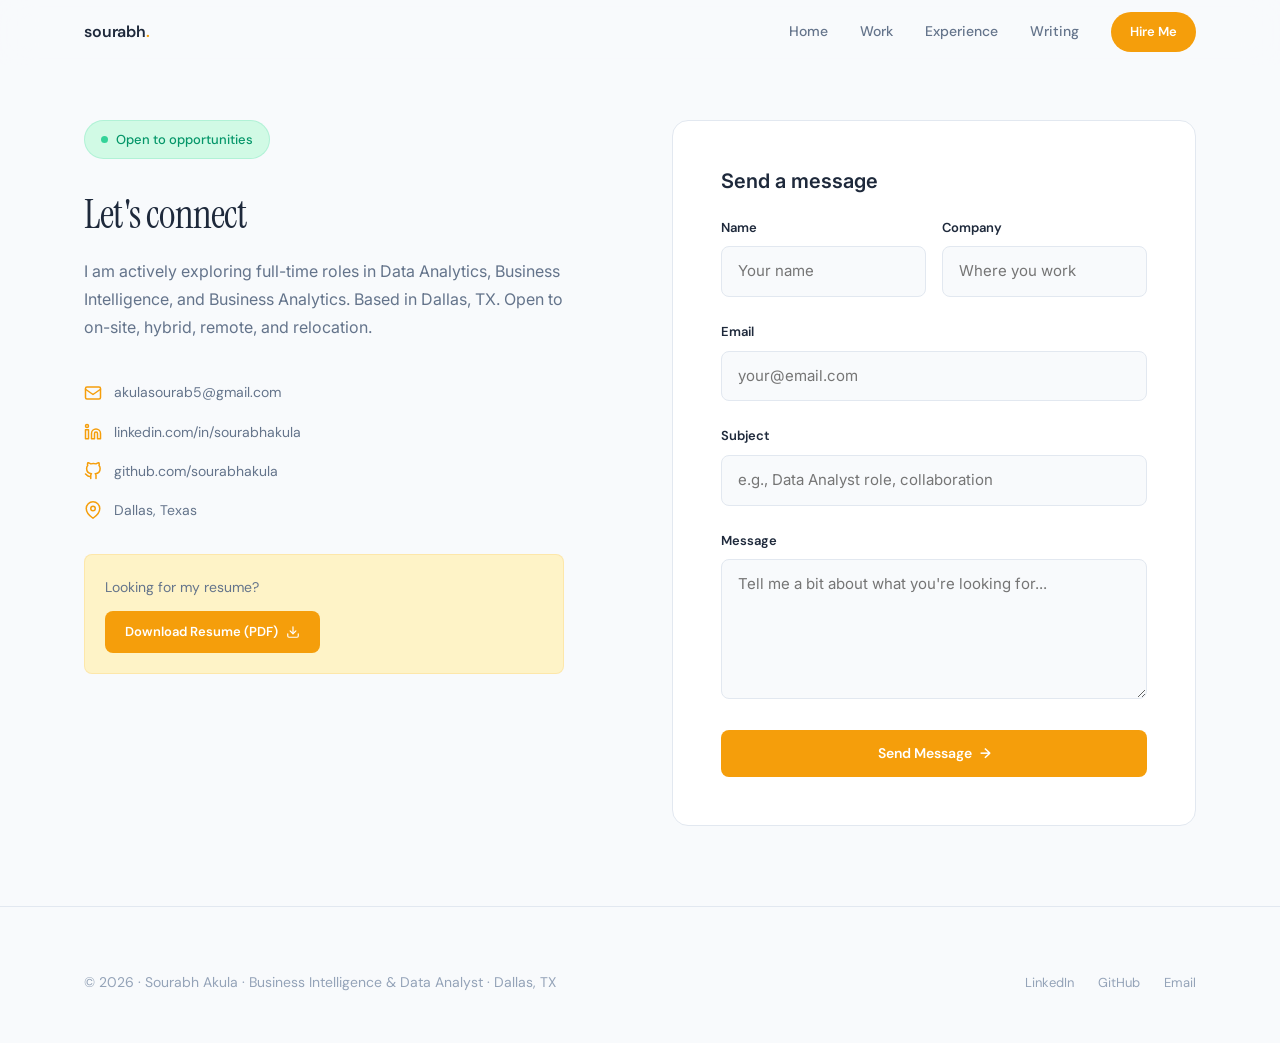
==== contact.html @ 5ef9f6f4 "Launch portfolio site with WARMTH ENGINE design system Complete multi-page portfolio with 13 HTML pa" ====
<!DOCTYPE html>
<html lang="en">
<head>
  <meta charset="UTF-8">
  <meta name="viewport" content="width=device-width, initial-scale=1.0">
  <title>Contact | Sourabh Akula</title>
  <meta name="description" content="Get in touch. Exploring Data Analytics, BI, and Business Analytics roles. Based in Dallas, TX.">
  <link rel="stylesheet" href="css/styles.css">
  <link rel="icon" href="data:image/svg+xml,<svg xmlns='http://www.w3.org/2000/svg' viewBox='0 0 100 100'><text y='.9em' font-size='90'>S</text></svg>">
</head>
<body>
  <div class="page-transition" id="pageTransition"></div>

  <nav class="nav" id="nav">
    <div class="nav__inner">
      <a href="index.html" class="nav__logo">sourabh<span>.</span></a>
      <div class="nav__links" id="navLinks">
        <a href="index.html" class="nav__link">Home</a>
        <a href="work.html" class="nav__link">Work</a>
        <a href="experience.html" class="nav__link">Experience</a>
        <a href="writing.html" class="nav__link">Writing</a>
        <a href="contact.html" class="nav__cta" style="background: var(--accent-warm); color: white;">Hire Me</a>
      </div>
      <button class="nav__toggle" id="navToggle" aria-label="Toggle menu">
        <span></span><span></span><span></span>
      </button>
    </div>
  </nav>

  <!-- Contact Section -->
  <section class="contact-section" style="padding-top: 120px;">
    <div class="container">
      <div class="grid-2" style="gap: 64px; align-items: start;">

        <div class="contact-intro reveal">
          <div class="availability" style="margin-bottom: 32px;">
            <span class="dot"></span>
            Open to opportunities
          </div>

          <h1 style="font-size: 40px;">
            Let's <span class="accent">connect</span>
          </h1>
          <p>
            I am actively exploring full-time roles in Data Analytics, Business Intelligence,
            and Business Analytics. Based in Dallas, TX. Open to on-site, hybrid, remote,
            and relocation.
          </p>

          <div class="contact-links">
            <a href="mailto:akulasourab5@gmail.com" class="contact-link-item">
              <svg width="18" height="18" viewBox="0 0 24 24" fill="none" stroke="currentColor" stroke-width="2" stroke-linecap="round" stroke-linejoin="round"><rect x="2" y="4" width="20" height="16" rx="2"/><path d="M22 7l-10 7L2 7"/></svg>
              akulasourab5@gmail.com
            </a>
            <a href="https://www.linkedin.com/in/sourabhakula/" target="_blank" rel="noopener" class="contact-link-item">
              <svg width="18" height="18" viewBox="0 0 24 24" fill="none" stroke="currentColor" stroke-width="2" stroke-linecap="round" stroke-linejoin="round"><path d="M16 8a6 6 0 016 6v7h-4v-7a2 2 0 00-2-2 2 2 0 00-2 2v7h-4v-7a6 6 0 016-6z"/><rect x="2" y="9" width="4" height="12"/><circle cx="4" cy="4" r="2"/></svg>
              linkedin.com/in/sourabhakula
            </a>
            <a href="https://github.com/sourabhakula" target="_blank" rel="noopener" class="contact-link-item">
              <svg width="18" height="18" viewBox="0 0 24 24" fill="none" stroke="currentColor" stroke-width="2" stroke-linecap="round" stroke-linejoin="round"><path d="M9 19c-5 1.5-5-2.5-7-3m14 6v-3.87a3.37 3.37 0 00-.94-2.61c3.14-.35 6.44-1.54 6.44-7A5.44 5.44 0 0020 4.77 5.07 5.07 0 0019.91 1S18.73.65 16 2.48a13.38 13.38 0 00-7 0C6.27.65 5.09 1 5.09 1A5.07 5.07 0 005 4.77a5.44 5.44 0 00-1.5 3.78c0 5.42 3.3 6.61 6.44 7A3.37 3.37 0 009 18.13V22"/></svg>
              github.com/sourabhakula
            </a>
            <div class="contact-link-item" style="cursor: default;">
              <svg width="18" height="18" viewBox="0 0 24 24" fill="none" stroke="currentColor" stroke-width="2" stroke-linecap="round" stroke-linejoin="round"><path d="M21 10c0 7-9 13-9 13s-9-6-9-13a9 9 0 0118 0z"/><circle cx="12" cy="10" r="3"/></svg>
              Dallas, Texas
            </div>
          </div>

          <!-- Resume Download -->
          <div style="margin-top: 32px; padding: 20px; background: var(--accent-soft); border-radius: var(--radius-sm); border: 1px solid rgba(245,158,11,0.15);">
            <p style="font-size: 14px; color: var(--text-secondary); margin-bottom: 12px; font-family: var(--font-secondary);">
              Looking for my resume?
            </p>
            <a href="Sourabh_Akula_Resume.pdf" target="_blank" rel="noopener" class="btn btn--warm" style="font-size: 13px; padding: 10px 20px;">
              Download Resume (PDF)
              <svg width="14" height="14" viewBox="0 0 24 24" fill="none" stroke="currentColor" stroke-width="2" stroke-linecap="round" stroke-linejoin="round"><path d="M21 15v4a2 2 0 01-2 2H5a2 2 0 01-2-2v-4"/><polyline points="7 10 12 15 17 10"/><line x1="12" y1="15" x2="12" y2="3"/></svg>
            </a>
          </div>
        </div>

        <!-- Contact Form -->
        <div class="contact-form reveal reveal-delay-2">
          <h3 style="margin-bottom: 24px;">Send a message</h3>
          <form id="contactForm" onsubmit="handleSubmit(event)">
            <div class="grid-2" style="gap: 16px;">
              <div class="form-group">
                <label for="name">Name</label>
                <input type="text" id="name" name="name" placeholder="Your name" required>
              </div>
              <div class="form-group">
                <label for="company">Company</label>
                <input type="text" id="company" name="company" placeholder="Where you work">
              </div>
            </div>
            <div class="form-group">
              <label for="email">Email</label>
              <input type="email" id="email" name="email" placeholder="your@email.com" required>
            </div>
            <div class="form-group">
              <label for="subject">Subject</label>
              <input type="text" id="subject" name="subject" placeholder="e.g., Data Analyst role, collaboration">
            </div>
            <div class="form-group">
              <label for="message">Message</label>
              <textarea id="message" name="message" placeholder="Tell me a bit about what you're looking for..." required></textarea>
            </div>
            <button type="submit" class="btn btn--warm" style="width: 100%; justify-content: center;">
              Send Message
              <span class="btn__arrow">&rarr;</span>
            </button>
          </form>
          <div id="formSuccess" style="display: none; text-align: center; padding: 48px 24px;">
            <div style="font-size: 40px; margin-bottom: 16px;">&#10003;</div>
            <h3 style="margin-bottom: 8px; color: #059669;">Message received</h3>
            <p style="color: var(--text-secondary); font-size: 14px;">
              Thanks for reaching out. I'll get back to you within 24 hours.
            </p>
          </div>
        </div>

      </div>
    </div>
  </section>

  <footer class="footer" style="margin-top: 80px;">
    <div class="container">
      <div class="footer__inner">
        <div class="footer__left">&copy; 2026 &middot; Sourabh Akula &middot; Business Intelligence &amp; Data Analyst &middot; Dallas, TX</div>
        <div class="footer__links">
          <a href="https://www.linkedin.com/in/sourabhakula/" target="_blank" rel="noopener" class="footer__link">LinkedIn</a>
          <a href="https://github.com/sourabhakula" target="_blank" rel="noopener" class="footer__link">GitHub</a>
          <a href="mailto:akulasourab5@gmail.com" class="footer__link">Email</a>
        </div>
      </div>
    </div>
  </footer>

  <script src="js/main.js"></script>
</body>
</html>
---- css/styles.css ----
/* ============================================================
   WARMTH ENGINE — Human-Centered Intelligence
   Design System CSS
   ============================================================ */

/* --- Google Fonts --- */
@import url('https://fonts.googleapis.com/css2?family=DM+Sans:ital,opsz,wght@0,9..40,300;0,9..40,400;0,9..40,500;0,9..40,600;0,9..40,700;1,9..40,400;1,9..40,500&family=Inter:wght@300;400;500;600;700&family=Instrument+Serif:ital@0;1&display=swap');

/* --- Design Tokens --- */
:root {
  /* Colour Palette */
  --bg:          #F8FAFC;
  --surface:     #FFFFFF;
  --text-primary:#1E293B;
  --text-secondary:#64748B;
  --text-muted:  #94A3B8;
  --accent-warm: #F59E0B;
  --accent-soft: #FEF3C7;
  --accent-hover:#D97706;
  --highlight:   #34D399;
  --highlight-soft:#D1FAE5;
  --border:      #E2E8F0;
  --border-light:#F1F5F9;
  --shadow-sm:   0 1px 3px rgba(30,41,59,0.06), 0 1px 2px rgba(30,41,59,0.04);
  --shadow-md:   0 4px 12px rgba(30,41,59,0.08), 0 2px 4px rgba(30,41,59,0.04);
  --shadow-lg:   0 12px 32px rgba(30,41,59,0.10), 0 4px 8px rgba(30,41,59,0.06);
  --shadow-hover:0 16px 40px rgba(30,41,59,0.12), 0 6px 12px rgba(30,41,59,0.06);

  /* Typography */
  --font-primary:   'Inter', -apple-system, BlinkMacSystemFont, sans-serif;
  --font-secondary:  'DM Sans', sans-serif;
  --font-accent:    'Instrument Serif', Georgia, serif;

  /* Spacing (8px scale) */
  --sp-1: 4px;   --sp-2: 8px;   --sp-3: 12px;  --sp-4: 16px;
  --sp-5: 20px;  --sp-6: 24px;  --sp-7: 32px;  --sp-8: 40px;
  --sp-9: 48px;  --sp-10: 56px; --sp-11: 64px; --sp-12: 80px;
  --sp-13: 96px; --sp-14: 120px; --sp-15: 160px;

  /* Layout */
  --max-width: 1160px;
  --narrow-width: 720px;
  --grid-gap: 24px;

  /* Transitions */
  --ease-out: cubic-bezier(0.16, 1, 0.3, 1);
  --ease-spring: cubic-bezier(0.34, 1.56, 0.64, 1);
  --duration-fast: 200ms;
  --duration-mid: 350ms;
  --duration-slow: 500ms;

  /* Border Radius */
  --radius-sm: 8px;
  --radius-md: 12px;
  --radius-lg: 16px;
  --radius-xl: 24px;
}

/* --- Reset & Base --- */
*, *::before, *::after {
  margin: 0; padding: 0; box-sizing: border-box;
}

html {
  scroll-behavior: smooth;
  -webkit-font-smoothing: antialiased;
  -moz-osx-font-smoothing: grayscale;
}

body {
  font-family: var(--font-primary);
  font-size: 16px;
  line-height: 1.65;
  color: var(--text-primary);
  background: var(--bg);
  overflow-x: hidden;
}

a {
  color: inherit;
  text-decoration: none;
}

img { max-width: 100%; display: block; }
ul, ol { list-style: none; }
button { cursor: pointer; border: none; background: none; font: inherit; }
input, textarea { font: inherit; }

/* --- Selection --- */
::selection {
  background: var(--accent-soft);
  color: var(--text-primary);
}

/* --- Typography --- */
h1, h2, h3, h4, h5 { line-height: 1.2; font-weight: 600; }

h1 {
  font-family: var(--font-accent);
  font-size: 52px;
  font-weight: 400;
  letter-spacing: -0.02em;
  line-height: 1.15;
}

h2 {
  font-size: 28px;
  letter-spacing: -0.01em;
  font-family: var(--font-primary);
}

h3 {
  font-size: 20px;
  font-family: var(--font-primary);
}

h4 {
  font-size: 16px;
  font-family: var(--font-secondary);
  font-weight: 600;
}

.body-lg {
  font-size: 18px;
  line-height: 1.7;
  color: var(--text-secondary);
}

.body-sm {
  font-size: 14px;
  color: var(--text-secondary);
}

.label {
  font-size: 12px;
  font-weight: 600;
  letter-spacing: 0.08em;
  text-transform: uppercase;
  color: var(--text-muted);
  font-family: var(--font-secondary);
}

.accent-text {
  font-family: var(--font-accent);
  font-style: italic;
}

/* Highlight marker effect */
.highlight-mark {
  background: linear-gradient(180deg, transparent 60%, var(--accent-soft) 60%);
  padding: 0 2px;
}

.highlight-green {
  background: linear-gradient(180deg, transparent 60%, var(--highlight-soft) 60%);
  padding: 0 2px;
}

/* --- Layout --- */
.container {
  max-width: var(--max-width);
  margin: 0 auto;
  padding: 0 var(--sp-6);
}

.container--narrow {
  max-width: var(--narrow-width);
  margin: 0 auto;
  padding: 0 var(--sp-6);
}

.section {
  padding: var(--sp-14) 0;
}

.section--lg {
  padding: var(--sp-15) 0;
}

/* 12-column grid */
.grid-12 {
  display: grid;
  grid-template-columns: repeat(12, 1fr);
  gap: var(--grid-gap);
}

.grid-3 {
  display: grid;
  grid-template-columns: repeat(3, 1fr);
  gap: var(--grid-gap);
}

.grid-2 {
  display: grid;
  grid-template-columns: repeat(2, 1fr);
  gap: var(--grid-gap);
}

/* --- Soft Gradient Backgrounds --- */
.bg-warm-gradient {
  background: linear-gradient(180deg, var(--bg) 0%, #FFF9EB 50%, var(--bg) 100%);
}

.bg-surface-gradient {
  background: linear-gradient(180deg, var(--surface) 0%, var(--bg) 100%);
}

.bg-hero-gradient {
  background: linear-gradient(135deg, var(--bg) 0%, #FFFBEB 40%, #FFF7ED 70%, var(--bg) 100%);
}

/* --- Navigation --- */
.nav {
  position: fixed;
  top: 0;
  left: 0;
  right: 0;
  z-index: 1000;
  background: rgba(248, 250, 252, 0.85);
  backdrop-filter: blur(16px);
  -webkit-backdrop-filter: blur(16px);
  border-bottom: 1px solid transparent;
  transition: border-color var(--duration-mid) ease, background var(--duration-mid) ease;
}

.nav.scrolled {
  border-bottom-color: var(--border);
  background: rgba(248, 250, 252, 0.95);
}

.nav__inner {
  max-width: var(--max-width);
  margin: 0 auto;
  padding: 0 var(--sp-6);
  display: flex;
  align-items: center;
  justify-content: space-between;
  height: 64px;
}

.nav__logo {
  font-family: var(--font-secondary);
  font-size: 16px;
  font-weight: 600;
  color: var(--text-primary);
  letter-spacing: -0.01em;
}

.nav__logo span {
  color: var(--accent-warm);
}

.nav__links {
  display: flex;
  align-items: center;
  gap: var(--sp-7);
}

.nav__link {
  font-family: var(--font-secondary);
  font-size: 14px;
  font-weight: 500;
  color: var(--text-secondary);
  transition: color var(--duration-fast) ease;
  position: relative;
}

.nav__link::after {
  content: '';
  position: absolute;
  bottom: -4px;
  left: 0;
  width: 0;
  height: 2px;
  background: var(--accent-warm);
  border-radius: 1px;
  transition: width var(--duration-mid) var(--ease-out);
}

.nav__link:hover,
.nav__link.active {
  color: var(--text-primary);
}

.nav__link:hover::after,
.nav__link.active::after {
  width: 100%;
}

.nav__cta {
  font-family: var(--font-secondary);
  font-size: 13px;
  font-weight: 600;
  color: var(--text-primary);
  background: var(--accent-soft);
  padding: 8px 18px;
  border-radius: 100px;
  transition: all var(--duration-fast) ease;
  border: 1px solid transparent;
}

.nav__cta:hover {
  background: var(--accent-warm);
  color: white;
}

/* Mobile nav */
.nav__toggle {
  display: none;
  flex-direction: column;
  gap: 5px;
  padding: 4px;
}

.nav__toggle span {
  width: 20px;
  height: 2px;
  background: var(--text-primary);
  border-radius: 1px;
  transition: all var(--duration-mid) ease;
}

/* --- Hero Section --- */
.hero {
  padding: 160px 0 var(--sp-14);
  min-height: 85vh;
  display: flex;
  align-items: center;
}

.hero__content {
  max-width: 680px;
}

.hero__eyebrow {
  display: inline-flex;
  align-items: center;
  gap: var(--sp-2);
  padding: 6px 14px;
  background: var(--highlight-soft);
  border-radius: 100px;
  margin-bottom: var(--sp-7);
  font-size: 13px;
  font-weight: 500;
  color: #059669;
  font-family: var(--font-secondary);
}

.hero__eyebrow .dot {
  width: 7px;
  height: 7px;
  border-radius: 50%;
  background: var(--highlight);
  animation: pulse 2s ease-in-out infinite;
}

@keyframes pulse {
  0%, 100% { opacity: 1; transform: scale(1); }
  50% { opacity: 0.5; transform: scale(0.85); }
}

.hero h1 {
  margin-bottom: var(--sp-6);
}

.hero h1 .accent {
  font-family: var(--font-accent);
  font-style: italic;
  color: var(--accent-warm);
}

.hero__description {
  font-size: 18px;
  line-height: 1.75;
  color: var(--text-secondary);
  margin-bottom: var(--sp-8);
  max-width: 560px;
}

.hero__actions {
  display: flex;
  align-items: center;
  gap: var(--sp-4);
  flex-wrap: wrap;
}

/* --- Buttons --- */
.btn {
  display: inline-flex;
  align-items: center;
  gap: var(--sp-2);
  font-family: var(--font-secondary);
  font-weight: 600;
  font-size: 14px;
  padding: 12px 24px;
  border-radius: var(--radius-sm);
  transition: all var(--duration-mid) var(--ease-out);
  white-space: nowrap;
}

.btn--primary {
  background: var(--text-primary);
  color: white;
}

.btn--primary:hover {
  background: #334155;
  transform: translateY(-2px);
  box-shadow: var(--shadow-md);
}

.btn--secondary {
  background: var(--surface);
  color: var(--text-primary);
  border: 1px solid var(--border);
}

.btn--secondary:hover {
  border-color: var(--text-muted);
  transform: translateY(-2px);
  box-shadow: var(--shadow-sm);
}

.btn--warm {
  background: var(--accent-warm);
  color: white;
}

.btn--warm:hover {
  background: var(--accent-hover);
  transform: translateY(-2px);
  box-shadow: 0 8px 24px rgba(245, 158, 11, 0.3);
}

.btn__arrow {
  transition: transform var(--duration-fast) ease;
}

.btn:hover .btn__arrow {
  transform: translateX(3px);
}

/* --- Metric Cards --- */
.metrics {
  display: grid;
  grid-template-columns: repeat(4, 1fr);
  gap: var(--sp-6);
}

.metric-card {
  background: var(--surface);
  border: 1px solid var(--border);
  border-radius: var(--radius-md);
  padding: var(--sp-7);
  transition: all var(--duration-mid) var(--ease-out);
  position: relative;
  overflow: hidden;
}

.metric-card::before {
  content: '';
  position: absolute;
  top: 0;
  left: 0;
  right: 0;
  height: 3px;
  background: var(--accent-warm);
  opacity: 0;
  transition: opacity var(--duration-mid) ease;
}

.metric-card:hover {
  transform: translateY(-4px);
  box-shadow: var(--shadow-hover);
  border-color: var(--accent-soft);
}

.metric-card:hover::before {
  opacity: 1;
}

.metric-card__value {
  font-size: 36px;
  font-weight: 700;
  color: var(--text-primary);
  letter-spacing: -0.02em;
  line-height: 1;
  margin-bottom: var(--sp-2);
  font-family: var(--font-primary);
}

.metric-card__label {
  font-size: 14px;
  color: var(--text-secondary);
  font-family: var(--font-secondary);
  line-height: 1.4;
}

/* --- Section Headers --- */
.section-header {
  margin-bottom: var(--sp-11);
}

.section-header .label {
  margin-bottom: var(--sp-3);
}

.section-header h2 {
  margin-bottom: var(--sp-4);
}

.section-header p {
  font-size: 16px;
  color: var(--text-secondary);
  max-width: 520px;
  line-height: 1.7;
}

.section-header--center {
  text-align: center;
}

.section-header--center p {
  margin: 0 auto;
}

/* --- Project Cards --- */
.project-grid {
  display: grid;
  grid-template-columns: repeat(2, 1fr);
  gap: var(--sp-7);
}

.project-card {
  background: var(--surface);
  border: 1px solid var(--border);
  border-radius: var(--radius-lg);
  overflow: hidden;
  transition: all var(--duration-mid) var(--ease-out);
  cursor: pointer;
  text-decoration: none;
  display: block;
}

.project-card:hover {
  transform: translateY(-4px);
  box-shadow: var(--shadow-hover);
  border-color: var(--accent-soft);
}

.project-card__preview {
  height: 220px;
  position: relative;
  overflow: hidden;
}

.project-card__preview-bg {
  width: 100%;
  height: 100%;
  transition: transform var(--duration-slow) var(--ease-out);
}

.project-card:hover .project-card__preview-bg {
  transform: scale(1.05);
}

/* Project preview visual styles */
.preview--fraud {
  background: linear-gradient(135deg, #FEF3C7 0%, #FBBF24 30%, #F59E0B 70%, #D97706 100%);
  display: flex;
  align-items: center;
  justify-content: center;
}

.preview--segmentation {
  background: linear-gradient(135deg, #DBEAFE 0%, #60A5FA 40%, #3B82F6 70%, #2563EB 100%);
  display: flex;
  align-items: center;
  justify-content: center;
}

.preview--automation {
  background: linear-gradient(135deg, #D1FAE5 0%, #6EE7B7 40%, #34D399 70%, #059669 100%);
  display: flex;
  align-items: center;
  justify-content: center;
}

.preview--experimentation {
  background: linear-gradient(135deg, #EDE9FE 0%, #A78BFA 40%, #8B5CF6 70%, #7C3AED 100%);
  display: flex;
  align-items: center;
  justify-content: center;
}

/* Abstract chart/visual icons in previews */
.preview-visual {
  opacity: 0.35;
  display: flex;
  gap: 8px;
  align-items: flex-end;
}

.preview-visual__bar {
  width: 24px;
  border-radius: 4px 4px 0 0;
  background: white;
}

.preview-visual__line {
  width: 140px;
  height: 60px;
  border: 3px solid white;
  border-radius: 0;
  border-bottom: none;
  border-left: none;
  clip-path: polygon(0 80%, 25% 40%, 50% 60%, 75% 20%, 100% 50%, 100% 100%, 0 100%);
  background: rgba(255,255,255,0.2);
}

.preview-visual__dots {
  display: grid;
  grid-template-columns: repeat(4, 1fr);
  gap: 10px;
}

.preview-visual__dot {
  width: 16px;
  height: 16px;
  border-radius: 50%;
  background: white;
}

.preview-visual__dot:nth-child(odd) { opacity: 0.6; }

.project-card__body {
  padding: var(--sp-7);
}

.project-card__tag {
  display: inline-block;
  font-size: 11px;
  font-weight: 600;
  letter-spacing: 0.06em;
  text-transform: uppercase;
  color: var(--accent-warm);
  background: var(--accent-soft);
  padding: 4px 10px;
  border-radius: 100px;
  margin-bottom: var(--sp-3);
  font-family: var(--font-secondary);
}

.project-card__title {
  font-size: 20px;
  font-weight: 600;
  margin-bottom: var(--sp-2);
  color: var(--text-primary);
  font-family: var(--font-primary);
}

.project-card__desc {
  font-size: 14px;
  color: var(--text-secondary);
  line-height: 1.6;
  margin-bottom: var(--sp-5);
}

.project-card__meta {
  display: flex;
  align-items: center;
  gap: var(--sp-4);
  font-size: 13px;
  color: var(--text-muted);
  font-family: var(--font-secondary);
}

.project-card__metric {
  font-weight: 600;
  color: var(--text-primary);
}

.project-card__link {
  display: inline-flex;
  align-items: center;
  gap: 6px;
  font-size: 14px;
  font-weight: 500;
  color: var(--accent-warm);
  margin-top: var(--sp-4);
  font-family: var(--font-secondary);
  transition: gap var(--duration-fast) ease;
}

.project-card:hover .project-card__link {
  gap: 10px;
}

/* --- Experience Timeline --- */
.timeline {
  position: relative;
  padding-left: var(--sp-9);
}

.timeline::before {
  content: '';
  position: absolute;
  left: 15px;
  top: 8px;
  bottom: 8px;
  width: 2px;
  background: linear-gradient(180deg, var(--accent-warm) 0%, var(--border) 100%);
  border-radius: 1px;
}

.timeline-item {
  position: relative;
  margin-bottom: var(--sp-9);
  padding-bottom: var(--sp-9);
  border-bottom: 1px solid var(--border-light);
}

.timeline-item:last-child {
  margin-bottom: 0;
  padding-bottom: 0;
  border-bottom: none;
}

.timeline-item__dot {
  position: absolute;
  left: calc(-1 * var(--sp-9) + 8px);
  top: 6px;
  width: 16px;
  height: 16px;
  border-radius: 50%;
  background: var(--surface);
  border: 3px solid var(--accent-warm);
  z-index: 1;
  transition: all var(--duration-mid) ease;
}

.timeline-item.active .timeline-item__dot,
.timeline-item:first-child .timeline-item__dot {
  background: var(--accent-warm);
  box-shadow: 0 0 0 4px var(--accent-soft);
}

.timeline-item__header {
  cursor: pointer;
  display: flex;
  align-items: flex-start;
  justify-content: space-between;
  gap: var(--sp-4);
  margin-bottom: var(--sp-3);
}

.timeline-item__role {
  font-size: 20px;
  font-weight: 600;
  color: var(--text-primary);
}

.timeline-item__company {
  font-size: 16px;
  color: var(--accent-warm);
  font-weight: 500;
  font-family: var(--font-secondary);
}

.timeline-item__date {
  font-size: 13px;
  color: var(--text-muted);
  font-family: var(--font-secondary);
  font-weight: 500;
  white-space: nowrap;
  padding-top: 4px;
}

.timeline-item__location {
  font-size: 13px;
  color: var(--text-muted);
  font-family: var(--font-secondary);
  margin-bottom: var(--sp-4);
}

.timeline-item__toggle {
  display: inline-flex;
  align-items: center;
  gap: 6px;
  font-size: 13px;
  font-weight: 500;
  color: var(--accent-warm);
  font-family: var(--font-secondary);
  cursor: pointer;
  padding: 4px 0;
  transition: color var(--duration-fast) ease;
}

.timeline-item__toggle:hover {
  color: var(--accent-hover);
}

.timeline-item__toggle svg {
  transition: transform var(--duration-mid) var(--ease-out);
}

.timeline-item__toggle.open svg {
  transform: rotate(180deg);
}

.timeline-item__details {
  max-height: 0;
  overflow: hidden;
  transition: max-height var(--duration-slow) var(--ease-out), opacity var(--duration-mid) ease;
  opacity: 0;
}

.timeline-item__details.open {
  max-height: 800px;
  opacity: 1;
}

.timeline-item__detail-list {
  padding-top: var(--sp-4);
}

.timeline-item__detail-list li {
  position: relative;
  padding-left: var(--sp-5);
  margin-bottom: var(--sp-3);
  font-size: 14px;
  color: var(--text-secondary);
  line-height: 1.65;
}

.timeline-item__detail-list li::before {
  content: '';
  position: absolute;
  left: 0;
  top: 9px;
  width: 6px;
  height: 6px;
  border-radius: 50%;
  background: var(--accent-soft);
  border: 1.5px solid var(--accent-warm);
}

.timeline-item__tools {
  display: flex;
  flex-wrap: wrap;
  gap: var(--sp-2);
  margin-top: var(--sp-5);
}

.tool-tag {
  font-size: 12px;
  font-weight: 500;
  font-family: var(--font-secondary);
  padding: 4px 12px;
  border-radius: 100px;
  background: var(--accent-soft);
  color: var(--accent-hover);
  border: 1px solid rgba(245, 158, 11, 0.15);
}

/* --- Case Study / Project Page --- */
.case-study-hero {
  padding: 140px 0 var(--sp-12);
}

.case-study-hero .label {
  margin-bottom: var(--sp-4);
}

.case-study-hero h1 {
  font-size: 44px;
  margin-bottom: var(--sp-6);
  max-width: 700px;
}

.case-study-hero__meta {
  display: flex;
  gap: var(--sp-8);
  flex-wrap: wrap;
}

.case-study-hero__meta-item {
  display: flex;
  flex-direction: column;
  gap: 2px;
}

.case-study-hero__meta-item .label {
  margin-bottom: 0;
  font-size: 11px;
}

.case-study-hero__meta-item span:last-child {
  font-size: 14px;
  font-weight: 500;
  color: var(--text-primary);
  font-family: var(--font-secondary);
}

.case-study-section {
  padding: var(--sp-11) 0;
}

.case-study-section + .case-study-section {
  border-top: 1px solid var(--border-light);
}

.case-study-section h2 {
  margin-bottom: var(--sp-6);
}

.case-study-section p {
  font-size: 16px;
  line-height: 1.8;
  color: var(--text-secondary);
  margin-bottom: var(--sp-5);
}

/* Insight/callout blocks */
.callout {
  background: var(--accent-soft);
  border-left: 3px solid var(--accent-warm);
  border-radius: 0 var(--radius-sm) var(--radius-sm) 0;
  padding: var(--sp-6);
  margin: var(--sp-7) 0;
}

.callout__label {
  font-size: 12px;
  font-weight: 700;
  letter-spacing: 0.06em;
  text-transform: uppercase;
  color: var(--accent-hover);
  margin-bottom: var(--sp-2);
  font-family: var(--font-secondary);
}

.callout__text {
  font-size: 16px;
  color: var(--text-primary);
  line-height: 1.65;
  font-style: italic;
  font-family: var(--font-accent);
}

.callout--green {
  background: var(--highlight-soft);
  border-left-color: var(--highlight);
}

.callout--green .callout__label {
  color: #059669;
}

/* Impact metrics in case study */
.impact-grid {
  display: grid;
  grid-template-columns: repeat(3, 1fr);
  gap: var(--sp-6);
  margin: var(--sp-7) 0;
}

.impact-item {
  text-align: center;
  padding: var(--sp-7);
  background: var(--surface);
  border: 1px solid var(--border);
  border-radius: var(--radius-md);
}

.impact-item__value {
  font-size: 40px;
  font-weight: 700;
  color: var(--accent-warm);
  line-height: 1;
  margin-bottom: var(--sp-2);
}

.impact-item__desc {
  font-size: 14px;
  color: var(--text-secondary);
  font-family: var(--font-secondary);
}

/* What I learned section */
.learned-block {
  background: linear-gradient(135deg, #FFFBEB 0%, var(--surface) 100%);
  border: 1px solid var(--accent-soft);
  border-radius: var(--radius-lg);
  padding: var(--sp-9);
  margin-top: var(--sp-7);
}

.learned-block h3 {
  margin-bottom: var(--sp-5);
  display: flex;
  align-items: center;
  gap: var(--sp-2);
}

.learned-block li {
  padding-left: var(--sp-5);
  margin-bottom: var(--sp-4);
  font-size: 15px;
  color: var(--text-secondary);
  line-height: 1.7;
  position: relative;
}

.learned-block li::before {
  content: '\2192';
  position: absolute;
  left: 0;
  color: var(--accent-warm);
  font-weight: 600;
}

/* --- Blog / Writing Cards --- */
.writing-grid {
  display: grid;
  grid-template-columns: repeat(2, 1fr);
  gap: var(--sp-7);
}

.writing-card {
  background: var(--surface);
  border: 1px solid var(--border);
  border-radius: var(--radius-lg);
  padding: var(--sp-7);
  transition: all var(--duration-mid) var(--ease-out);
  cursor: pointer;
  display: block;
}

.writing-card:hover {
  transform: translateY(-4px);
  box-shadow: var(--shadow-hover);
  border-color: var(--accent-soft);
}

.writing-card__date {
  font-size: 12px;
  color: var(--text-muted);
  font-family: var(--font-secondary);
  font-weight: 500;
  margin-bottom: var(--sp-3);
}

.writing-card__title {
  font-size: 20px;
  font-weight: 600;
  margin-bottom: var(--sp-3);
  line-height: 1.3;
}

.writing-card__excerpt {
  font-size: 14px;
  color: var(--text-secondary);
  line-height: 1.65;
  margin-bottom: var(--sp-5);
}

.writing-card__tags {
  display: flex;
  gap: var(--sp-2);
  flex-wrap: wrap;
}

.writing-card__tag-item {
  font-size: 11px;
  font-weight: 500;
  padding: 3px 10px;
  border-radius: 100px;
  background: var(--bg);
  color: var(--text-muted);
  font-family: var(--font-secondary);
}

/* --- Contact --- */
.contact-section {
  min-height: 70vh;
  display: flex;
  align-items: center;
}

.contact-intro {
  max-width: 480px;
}

.contact-intro h1 {
  margin-bottom: var(--sp-5);
}

.contact-intro p {
  font-size: 16px;
  color: var(--text-secondary);
  line-height: 1.75;
  margin-bottom: var(--sp-8);
}

.contact-form {
  background: var(--surface);
  border: 1px solid var(--border);
  border-radius: var(--radius-lg);
  padding: var(--sp-9);
}

.form-group {
  margin-bottom: var(--sp-6);
}

.form-group label {
  display: block;
  font-size: 13px;
  font-weight: 600;
  color: var(--text-primary);
  margin-bottom: var(--sp-2);
  font-family: var(--font-secondary);
}

.form-group input,
.form-group textarea {
  width: 100%;
  padding: 12px 16px;
  border: 1px solid var(--border);
  border-radius: var(--radius-sm);
  font-size: 15px;
  color: var(--text-primary);
  background: var(--bg);
  transition: all var(--duration-fast) ease;
  outline: none;
}

.form-group input:focus,
.form-group textarea:focus {
  border-color: var(--accent-warm);
  box-shadow: 0 0 0 3px var(--accent-soft);
  background: var(--surface);
}

.form-group textarea {
  resize: vertical;
  min-height: 140px;
}

.contact-links {
  display: flex;
  flex-direction: column;
  gap: var(--sp-4);
  margin-top: var(--sp-7);
}

.contact-link-item {
  display: flex;
  align-items: center;
  gap: var(--sp-3);
  font-size: 14px;
  color: var(--text-secondary);
  font-family: var(--font-secondary);
  transition: color var(--duration-fast) ease;
}

.contact-link-item:hover {
  color: var(--accent-warm);
}

.contact-link-item svg {
  flex-shrink: 0;
  color: var(--accent-warm);
}

/* --- Availability Badge --- */
.availability {
  display: inline-flex;
  align-items: center;
  gap: var(--sp-2);
  padding: 8px 16px;
  background: var(--highlight-soft);
  border: 1px solid rgba(52, 211, 153, 0.2);
  border-radius: 100px;
  font-size: 13px;
  font-weight: 500;
  color: #059669;
  font-family: var(--font-secondary);
}

.availability .dot {
  width: 7px;
  height: 7px;
  border-radius: 50%;
  background: var(--highlight);
  animation: pulse 2s ease-in-out infinite;
}

/* --- Footer --- */
.footer {
  padding: var(--sp-11) 0 var(--sp-9);
  border-top: 1px solid var(--border);
}

.footer__inner {
  display: flex;
  align-items: center;
  justify-content: space-between;
}

.footer__left {
  font-size: 14px;
  color: var(--text-muted);
  font-family: var(--font-secondary);
}

.footer__links {
  display: flex;
  gap: var(--sp-6);
}

.footer__link {
  font-size: 13px;
  color: var(--text-muted);
  font-family: var(--font-secondary);
  transition: color var(--duration-fast) ease;
}

.footer__link:hover {
  color: var(--accent-warm);
}

/* --- Scroll Reveal --- */
.reveal {
  opacity: 0;
  transform: translateY(16px);
  transition: opacity var(--duration-slow) var(--ease-out),
              transform var(--duration-slow) var(--ease-out);
}

.reveal.visible {
  opacity: 1;
  transform: translateY(0);
}

.reveal-delay-1 { transition-delay: 60ms; }
.reveal-delay-2 { transition-delay: 120ms; }
.reveal-delay-3 { transition-delay: 180ms; }
.reveal-delay-4 { transition-delay: 240ms; }

/* --- Page Transition Overlay --- */
.page-transition {
  position: fixed;
  top: 0;
  left: 0;
  right: 0;
  bottom: 0;
  background: var(--bg);
  z-index: 9999;
  opacity: 1;
  pointer-events: none;
  transition: opacity 400ms ease;
}

.page-transition.loaded {
  opacity: 0;
}

/* --- Skills Grid --- */
.skills-grid {
  display: grid;
  grid-template-columns: repeat(3, 1fr);
  gap: var(--sp-6);
}

.skill-group {
  background: var(--surface);
  border: 1px solid var(--border);
  border-radius: var(--radius-md);
  padding: var(--sp-6);
}

.skill-group__title {
  font-size: 13px;
  font-weight: 600;
  letter-spacing: 0.06em;
  text-transform: uppercase;
  color: var(--accent-warm);
  margin-bottom: var(--sp-4);
  font-family: var(--font-secondary);
}

.skill-group__items {
  display: flex;
  flex-wrap: wrap;
  gap: var(--sp-2);
}

.skill-item {
  font-size: 13px;
  font-weight: 500;
  padding: 5px 12px;
  border-radius: 100px;
  background: var(--bg);
  color: var(--text-secondary);
  font-family: var(--font-secondary);
  border: 1px solid var(--border-light);
  transition: all var(--duration-fast) ease;
}

.skill-item:hover {
  background: var(--accent-soft);
  color: var(--accent-hover);
  border-color: rgba(245, 158, 11, 0.2);
}

/* --- Back Link --- */
.back-link {
  display: inline-flex;
  align-items: center;
  gap: 6px;
  font-size: 14px;
  font-weight: 500;
  color: var(--text-muted);
  font-family: var(--font-secondary);
  transition: color var(--duration-fast) ease;
  margin-bottom: var(--sp-7);
}

.back-link:hover {
  color: var(--accent-warm);
}

/* --- Tooltip --- */
.tooltip-trigger {
  position: relative;
  cursor: help;
  border-bottom: 1px dashed var(--text-muted);
}

.tooltip-trigger::after {
  content: attr(data-tooltip);
  position: absolute;
  bottom: calc(100% + 8px);
  left: 50%;
  transform: translateX(-50%) translateY(4px);
  background: var(--text-primary);
  color: white;
  font-size: 12px;
  font-family: var(--font-secondary);
  font-weight: 400;
  padding: 6px 12px;
  border-radius: 6px;
  white-space: nowrap;
  opacity: 0;
  pointer-events: none;
  transition: all var(--duration-fast) ease;
  z-index: 100;
}

.tooltip-trigger:hover::after {
  opacity: 1;
  transform: translateX(-50%) translateY(0);
}

/* --- Divider --- */
.soft-divider {
  height: 1px;
  background: linear-gradient(90deg, transparent 0%, var(--border) 50%, transparent 100%);
  margin: var(--sp-11) 0;
}

/* --- Education Card --- */
.education-card {
  background: var(--surface);
  border: 1px solid var(--border);
  border-radius: var(--radius-md);
  padding: var(--sp-7);
  display: flex;
  gap: var(--sp-6);
  align-items: flex-start;
}

.education-card__icon {
  width: 48px;
  height: 48px;
  border-radius: var(--radius-sm);
  background: var(--accent-soft);
  display: flex;
  align-items: center;
  justify-content: center;
  flex-shrink: 0;
  color: var(--accent-warm);
}

.education-card__degree {
  font-size: 16px;
  font-weight: 600;
  margin-bottom: 2px;
}

.education-card__school {
  font-size: 14px;
  color: var(--accent-warm);
  font-weight: 500;
  font-family: var(--font-secondary);
  margin-bottom: 2px;
}

.education-card__location {
  font-size: 13px;
  color: var(--text-muted);
  font-family: var(--font-secondary);
}

/* --- Responsive --- */
@media (max-width: 1024px) {
  h1 { font-size: 40px; }
  .metrics { grid-template-columns: repeat(2, 1fr); }
  .project-grid { grid-template-columns: 1fr; }
  .impact-grid { grid-template-columns: repeat(2, 1fr); }
  .skills-grid { grid-template-columns: repeat(2, 1fr); }
  .writing-grid { grid-template-columns: 1fr; }
}

@media (max-width: 768px) {
  h1 { font-size: 32px; }
  h2 { font-size: 24px; }

  .hero { padding: 120px 0 var(--sp-11); min-height: auto; }
  .section { padding: var(--sp-11) 0; }
  .section--lg { padding: var(--sp-12) 0; }

  .nav__links {
    display: none;
    position: absolute;
    top: 64px;
    left: 0;
    right: 0;
    background: var(--surface);
    border-bottom: 1px solid var(--border);
    flex-direction: column;
    padding: var(--sp-6);
    gap: var(--sp-5);
  }

  .nav__links.open {
    display: flex;
  }

  .nav__toggle {
    display: flex;
  }

  .metrics { grid-template-columns: 1fr 1fr; }
  .grid-2 { grid-template-columns: 1fr; }
  .grid-3 { grid-template-columns: 1fr; }
  .impact-grid { grid-template-columns: 1fr; }
  .skills-grid { grid-template-columns: 1fr; }

  .footer__inner {
    flex-direction: column;
    gap: var(--sp-5);
    text-align: center;
  }

  .contact-section .grid-2 {
    grid-template-columns: 1fr;
  }

  .case-study-hero h1 { font-size: 32px; }
  .case-study-hero__meta { gap: var(--sp-5); }

  .education-card {
    flex-direction: column;
  }

  .hero__actions {
    flex-direction: column;
    align-items: flex-start;
  }
}

@media (max-width: 480px) {
  h1 { font-size: 28px; }
  .metrics { grid-template-columns: 1fr; }
  .metric-card__value { font-size: 28px; }
  .container { padding: 0 var(--sp-4); }
}

/* ============================================================
   Extended Components — Content Migration
   ============================================================ */

/* --- Process / How I Think Section --- */
.process-steps {
  display: grid;
  grid-template-columns: repeat(4, 1fr);
  gap: var(--sp-6);
  margin-top: var(--sp-9);
}

.process-step {
  background: var(--surface);
  border: 1px solid var(--border);
  border-radius: var(--radius-md);
  padding: var(--sp-7);
  position: relative;
  transition: all var(--duration-mid) var(--ease-out);
}

.process-step:hover {
  transform: translateY(-4px);
  box-shadow: var(--shadow-hover);
  border-color: var(--accent-soft);
}

.process-step__number {
  font-size: 11px;
  font-weight: 700;
  letter-spacing: 0.08em;
  text-transform: uppercase;
  color: var(--accent-warm);
  font-family: var(--font-secondary);
  margin-bottom: var(--sp-3);
}

.process-step__title {
  font-size: 18px;
  font-weight: 600;
  margin-bottom: var(--sp-2);
}

.process-step__desc {
  font-size: 14px;
  color: var(--text-secondary);
  line-height: 1.6;
}

@media (max-width: 1024px) {
  .process-steps { grid-template-columns: repeat(2, 1fr); }
}

@media (max-width: 480px) {
  .process-steps { grid-template-columns: 1fr; }
}

/* --- Article Page --- */
.article-hero {
  padding: 140px 0 var(--sp-9);
}

.article-hero h1 {
  font-size: 40px;
  max-width: 640px;
  margin-bottom: var(--sp-5);
}

.article-meta {
  display: flex;
  align-items: center;
  gap: var(--sp-5);
  flex-wrap: wrap;
  font-size: 14px;
  color: var(--text-muted);
  font-family: var(--font-secondary);
}

.article-meta__sep {
  width: 4px;
  height: 4px;
  border-radius: 50%;
  background: var(--border);
}

.article-body {
  padding: var(--sp-11) 0;
}

.article-body h2 {
  font-size: 24px;
  margin-top: var(--sp-9);
  margin-bottom: var(--sp-5);
}

.article-body h2:first-child {
  margin-top: 0;
}

.article-body p {
  font-size: 17px;
  line-height: 1.85;
  color: var(--text-secondary);
  margin-bottom: var(--sp-6);
}

.article-body blockquote {
  border-left: 3px solid var(--accent-warm);
  padding: var(--sp-4) var(--sp-6);
  margin: var(--sp-7) 0;
  background: var(--accent-soft);
  border-radius: 0 var(--radius-sm) var(--radius-sm) 0;
}

.article-body blockquote p {
  font-family: var(--font-accent);
  font-style: italic;
  color: var(--text-primary);
  font-size: 18px;
  line-height: 1.65;
  margin-bottom: 0;
}

/* --- Code Block --- */
.code-block {
  background: var(--text-primary);
  color: #E2E8F0;
  font-family: 'JetBrains Mono', 'Fira Code', monospace;
  font-size: 13px;
  line-height: 1.7;
  padding: var(--sp-6);
  border-radius: var(--radius-md);
  overflow-x: auto;
  margin: var(--sp-6) 0;
}

.code-block code {
  color: inherit;
}

.code-keyword { color: #C084FC; }
.code-function { color: #60A5FA; }
.code-string { color: #34D399; }
.code-comment { color: #64748B; }

/* --- Coming Soon Card --- */
.project-card--soon {
  opacity: 0.7;
  cursor: default;
}

.project-card--soon:hover {
  transform: none;
  box-shadow: none;
}

.project-card--soon .project-card__link {
  color: var(--text-muted);
}

.coming-soon-badge {
  display: inline-flex;
  align-items: center;
  gap: 6px;
  font-size: 11px;
  font-weight: 600;
  letter-spacing: 0.06em;
  text-transform: uppercase;
  color: var(--text-muted);
  background: var(--bg);
  padding: 4px 10px;
  border-radius: 100px;
  font-family: var(--font-secondary);
  border: 1px solid var(--border);
}

/* --- Project External Links --- */
.project-links {
  display: flex;
  flex-wrap: wrap;
  gap: var(--sp-3);
  margin-top: var(--sp-6);
}

.project-link {
  display: inline-flex;
  align-items: center;
  gap: 6px;
  font-size: 13px;
  font-weight: 500;
  padding: 8px 16px;
  border-radius: var(--radius-sm);
  border: 1px solid var(--border);
  color: var(--text-secondary);
  font-family: var(--font-secondary);
  transition: all var(--duration-fast) ease;
}

.project-link:hover {
  border-color: var(--accent-warm);
  color: var(--accent-warm);
  background: var(--accent-soft);
}

.project-link svg {
  flex-shrink: 0;
}

/* --- Pull Quote --- */
.pull-quote {
  text-align: center;
  padding: var(--sp-9) var(--sp-7);
  max-width: 600px;
  margin: 0 auto;
}

.pull-quote__text {
  font-family: var(--font-accent);
  font-style: italic;
  font-size: 24px;
  line-height: 1.5;
  color: var(--text-primary);
  margin-bottom: var(--sp-4);
}

.pull-quote__source {
  font-size: 14px;
  color: var(--text-muted);
  font-family: var(--font-secondary);
}

/* --- Hero Tagline --- */
.hero__tagline {
  font-family: var(--font-accent);
  font-style: italic;
  font-size: 20px;
  color: var(--text-secondary);
  line-height: 1.6;
  margin-bottom: var(--sp-7);
  max-width: 560px;
}

/* --- Hero Stats Row --- */
.hero__stats {
  display: flex;
  align-items: center;
  gap: var(--sp-6);
  margin-top: var(--sp-7);
  flex-wrap: wrap;
}

.hero__stat {
  font-size: 13px;
  font-weight: 500;
  color: var(--text-muted);
  font-family: var(--font-secondary);
  display: flex;
  align-items: center;
  gap: 6px;
}

.hero__stat strong {
  color: var(--text-primary);
}

/* --- Article navigation --- */
.article-nav {
  display: flex;
  justify-content: space-between;
  align-items: center;
  gap: var(--sp-4);
  padding: var(--sp-9) 0;
  border-top: 1px solid var(--border-light);
  flex-wrap: wrap;
}

/* --- Dashboard links grid --- */
.dashboard-grid {
  display: grid;
  grid-template-columns: repeat(2, 1fr);
  gap: var(--sp-4);
  margin: var(--sp-6) 0;
}

.dashboard-link {
  display: flex;
  align-items: center;
  gap: var(--sp-3);
  padding: var(--sp-5);
  background: var(--surface);
  border: 1px solid var(--border);
  border-radius: var(--radius-sm);
  font-size: 14px;
  font-weight: 500;
  color: var(--text-secondary);
  font-family: var(--font-secondary);
  transition: all var(--duration-fast) ease;
}

.dashboard-link:hover {
  border-color: var(--accent-warm);
  color: var(--accent-warm);
}

.dashboard-link svg {
  color: var(--accent-warm);
  flex-shrink: 0;
}

@media (max-width: 768px) {
  .dashboard-grid { grid-template-columns: 1fr; }
  .article-hero h1 { font-size: 28px; }
  .pull-quote__text { font-size: 20px; }
  .article-body p { font-size: 16px; }
}
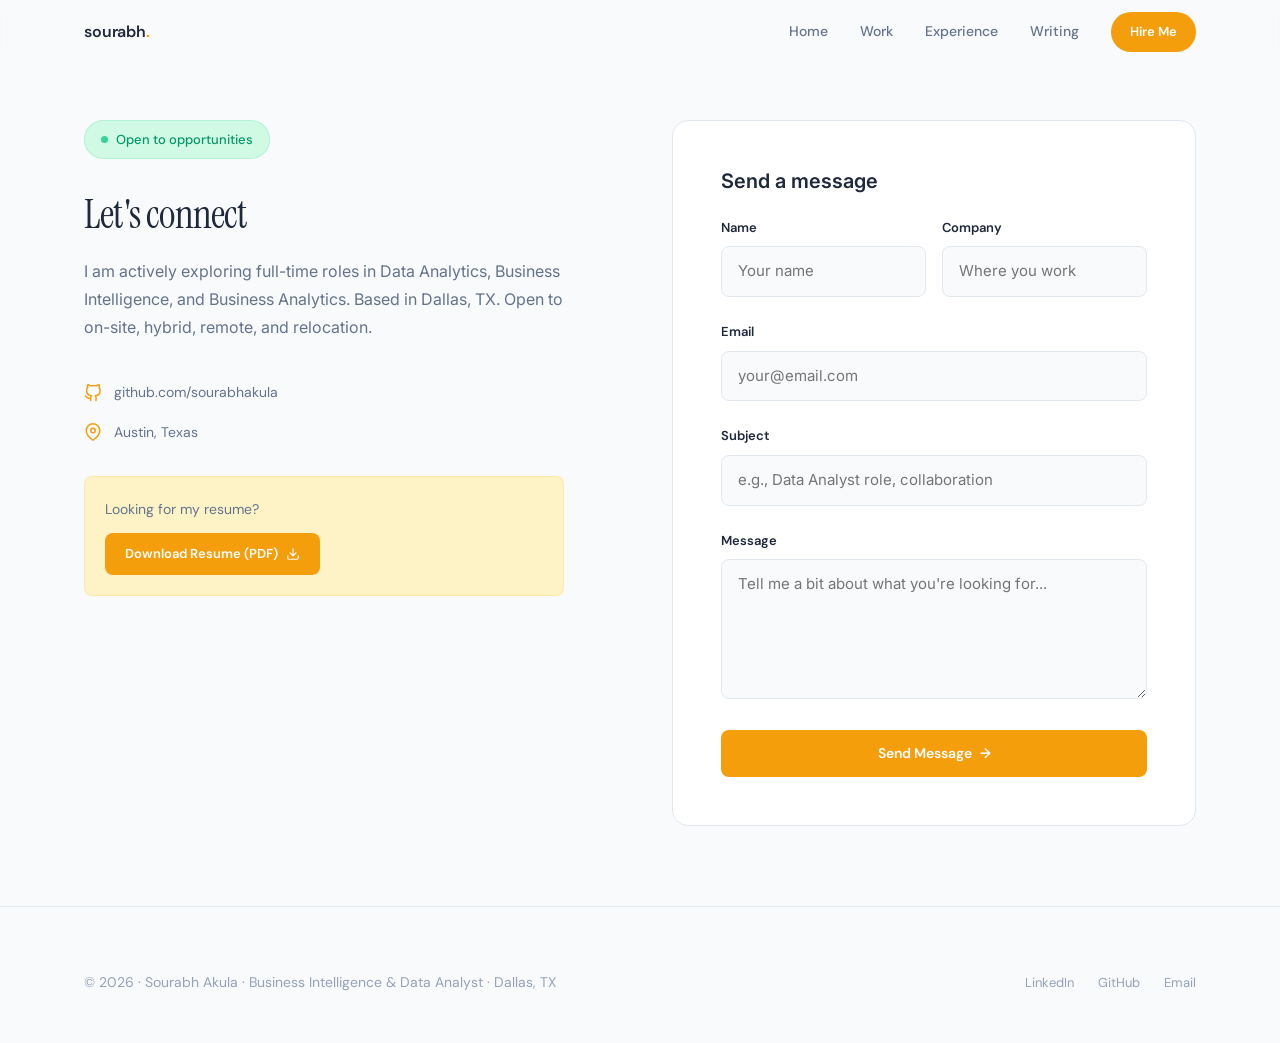
==== commit e2a85f70: "Update contact information and location" ====
--- a/contact.html
+++ b/contact.html
@@ -48,21 +48,13 @@
           </p>
 
           <div class="contact-links">
-            <a href="mailto:akulasourab5@gmail.com" class="contact-link-item">
-              <svg width="18" height="18" viewBox="0 0 24 24" fill="none" stroke="currentColor" stroke-width="2" stroke-linecap="round" stroke-linejoin="round"><rect x="2" y="4" width="20" height="16" rx="2"/><path d="M22 7l-10 7L2 7"/></svg>
-              akulasourab5@gmail.com
-            </a>
-            <a href="https://www.linkedin.com/in/sourabhakula/" target="_blank" rel="noopener" class="contact-link-item">
-              <svg width="18" height="18" viewBox="0 0 24 24" fill="none" stroke="currentColor" stroke-width="2" stroke-linecap="round" stroke-linejoin="round"><path d="M16 8a6 6 0 016 6v7h-4v-7a2 2 0 00-2-2 2 2 0 00-2 2v7h-4v-7a6 6 0 016-6z"/><rect x="2" y="9" width="4" height="12"/><circle cx="4" cy="4" r="2"/></svg>
-              linkedin.com/in/sourabhakula
-            </a>
             <a href="https://github.com/sourabhakula" target="_blank" rel="noopener" class="contact-link-item">
               <svg width="18" height="18" viewBox="0 0 24 24" fill="none" stroke="currentColor" stroke-width="2" stroke-linecap="round" stroke-linejoin="round"><path d="M9 19c-5 1.5-5-2.5-7-3m14 6v-3.87a3.37 3.37 0 00-.94-2.61c3.14-.35 6.44-1.54 6.44-7A5.44 5.44 0 0020 4.77 5.07 5.07 0 0019.91 1S18.73.65 16 2.48a13.38 13.38 0 00-7 0C6.27.65 5.09 1 5.09 1A5.07 5.07 0 005 4.77a5.44 5.44 0 00-1.5 3.78c0 5.42 3.3 6.61 6.44 7A3.37 3.37 0 009 18.13V22"/></svg>
               github.com/sourabhakula
             </a>
             <div class="contact-link-item" style="cursor: default;">
               <svg width="18" height="18" viewBox="0 0 24 24" fill="none" stroke="currentColor" stroke-width="2" stroke-linecap="round" stroke-linejoin="round"><path d="M21 10c0 7-9 13-9 13s-9-6-9-13a9 9 0 0118 0z"/><circle cx="12" cy="10" r="3"/></svg>
-              Dallas, Texas
+              Austin, Texas
             </div>
           </div>
 
